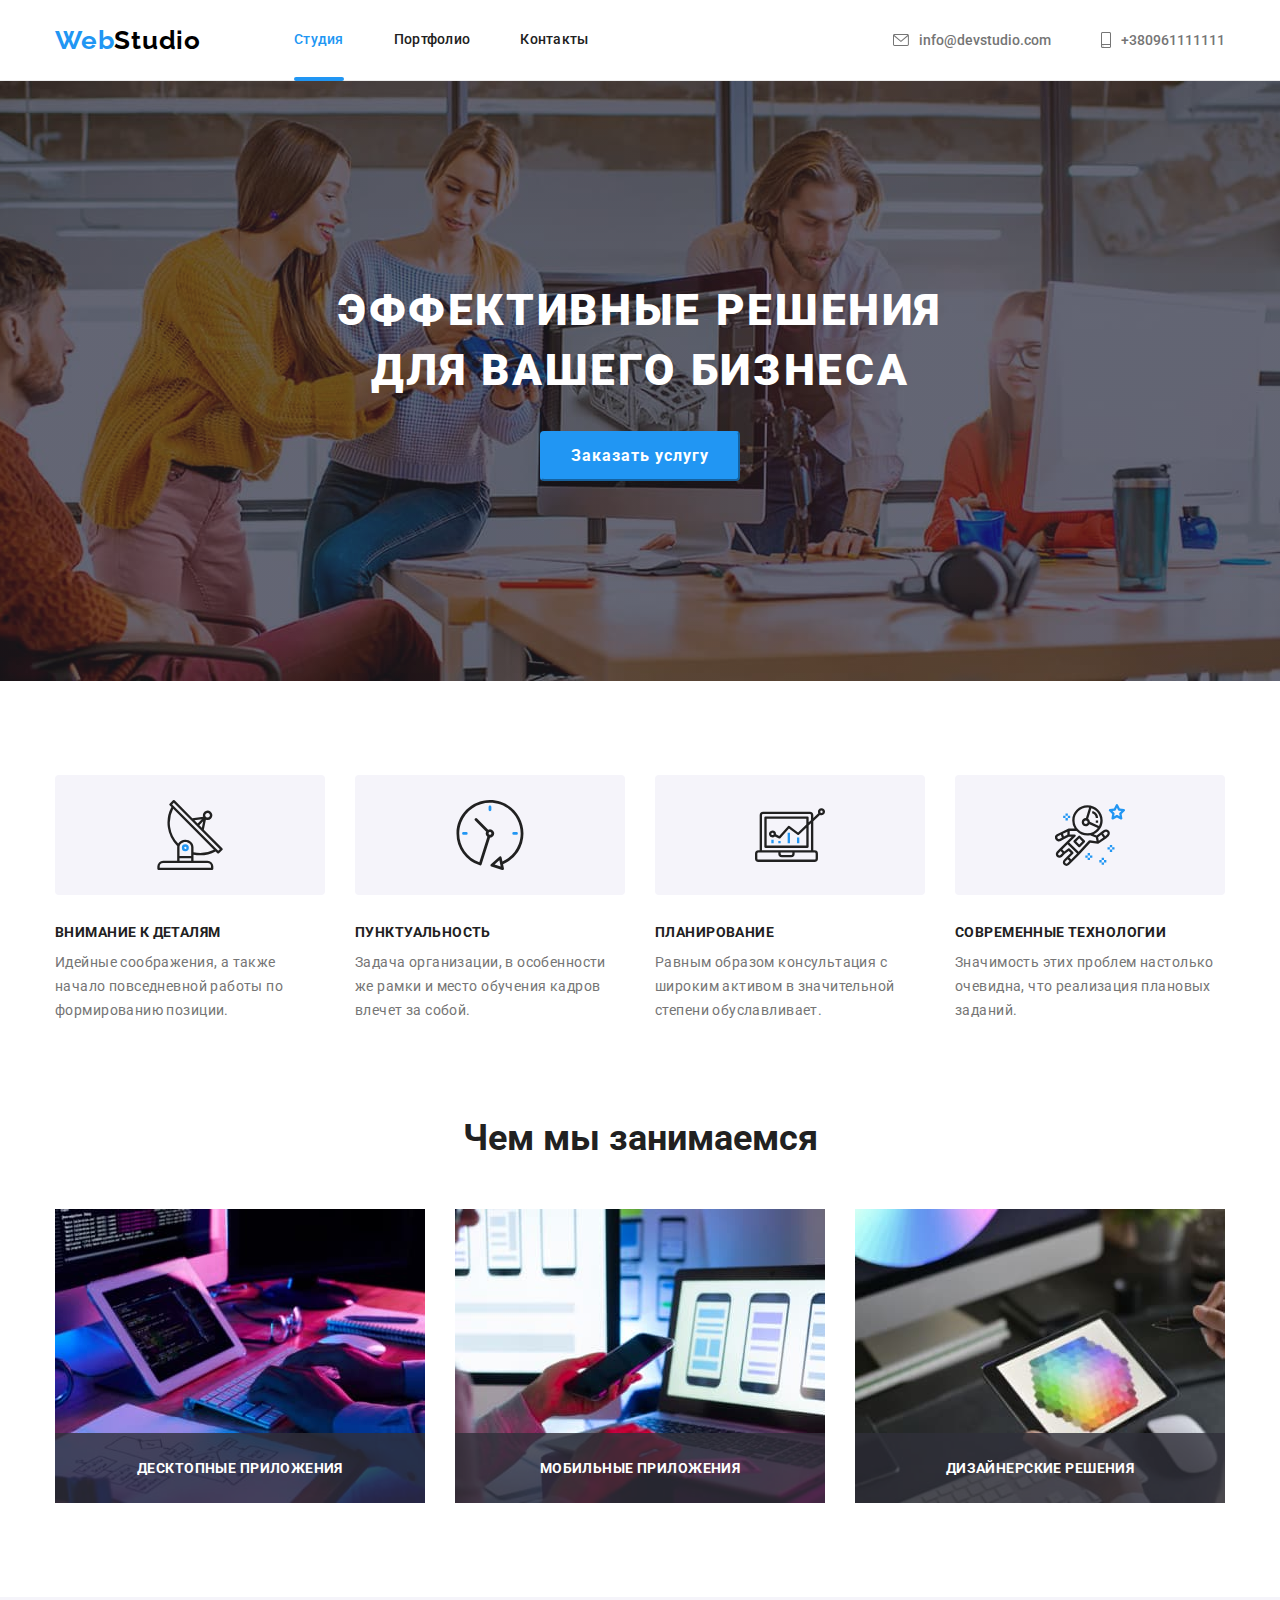
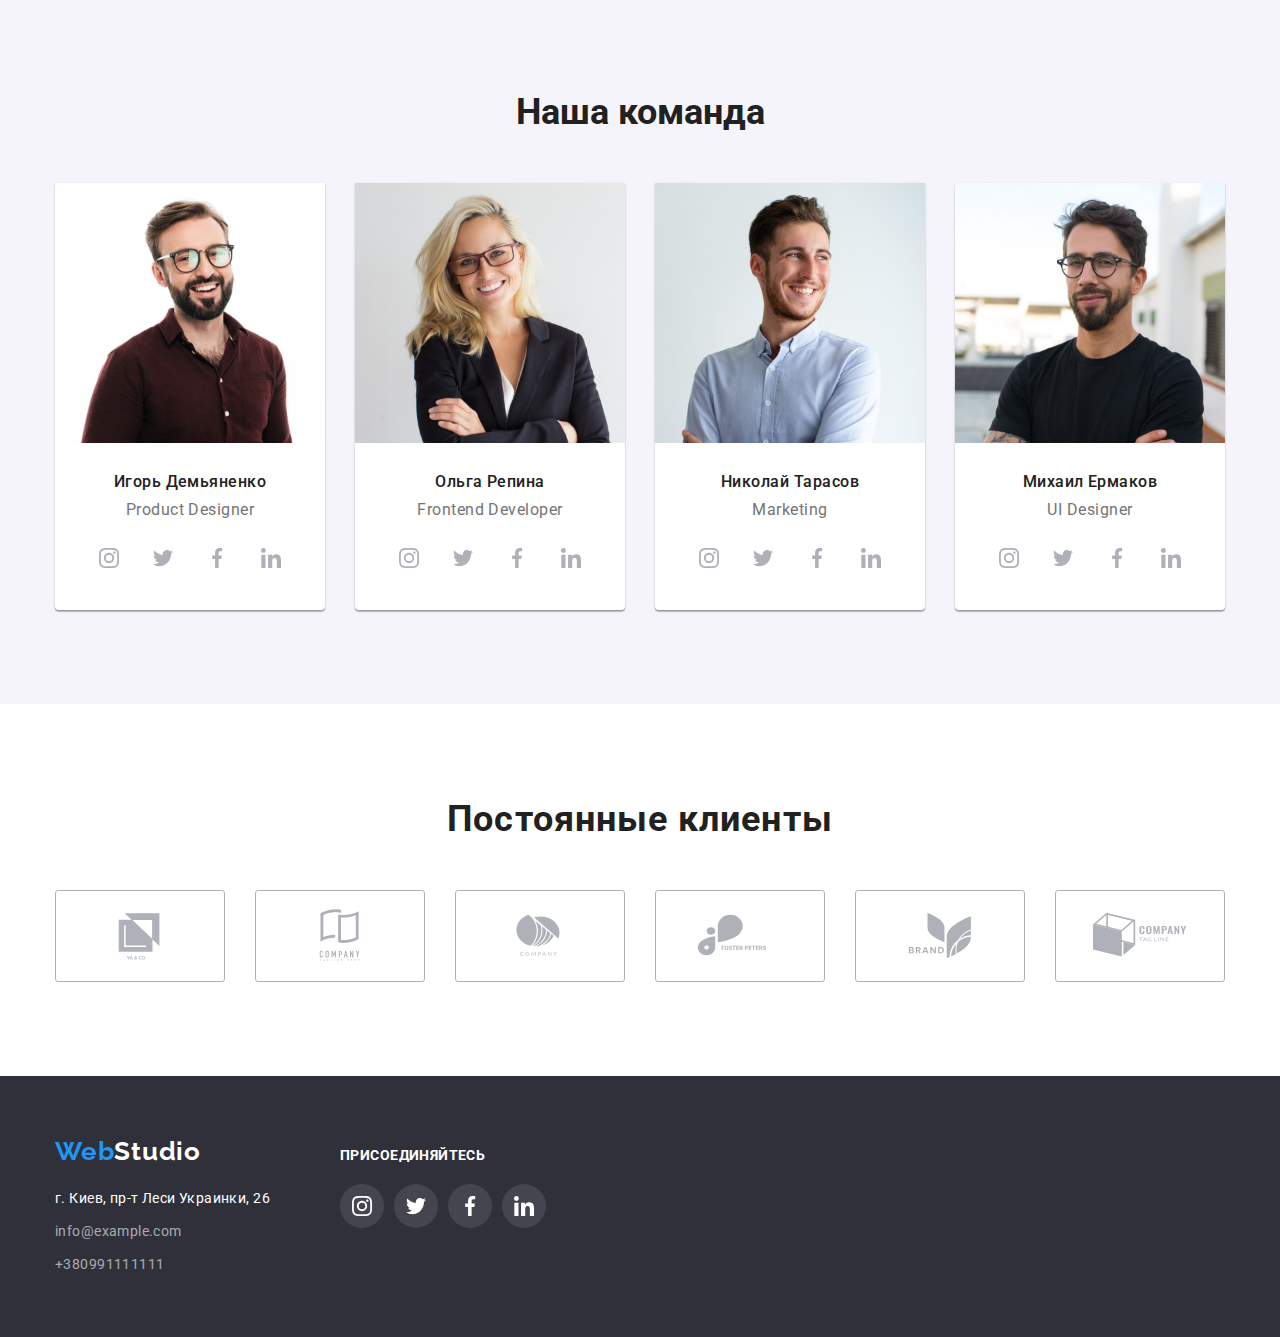
==== index.html @ b9262721 "hw6" ====
<!DOCTYPE html>
<html lang="ru">
  <head>
    <meta charset="UTF-8" />
    <meta http-equiv="X-UA-Compatible" content="IE=edge" />
    <meta name="viewport" content="width=device-width, initial-scale=1.0" />
    <title>WebStudio</title>
    <link
      rel="stylesheet"
      href="https://fonts.googleapis.com/css2?family=Raleway:wght@700&family=Roboto:wght@400;500;700;900&display=swap"
    />
    <link
      rel="stylesheet"
      href="https://cdnjs.cloudflare.com/ajax/libs/modern-normalize/1.1.0/modern-normalize.min.css"
    />
    <link rel="stylesheet" href="./css/styles.css" />
  </head>
  <body>
    <!-- header -->
    <header class="header">
      <div class="container main-nav">
        <nav class="nav">
          <a class="link link-logo logo" href="index.html" lang="en"
            >Web<span class="logo-header">Studio</span>
          </a>
          <ul class="list-nav">
            <li class="item">
              <a class="link-active" href="./index.html">Студия</a>
            </li>
            <li class="item">
              <a class="link" href="./portfolio.html">Портфолио</a>
            </li>
            <li class="item">
              <a class="link" href="Контакты">Контакты</a>
            </li>
          </ul>
        </nav>
        <!-- contacts -->
        <ul class="list-contacts">
          <li class="item item-contacts">
            <a
              class="link link-contacts"
              href="mailto:info@devstudio.com"
              title="написать письмо"
            >
              <svg class="header-icon" width="16" height="12">
                <use href="./image/icon.svg#icon-envelope"></use>
              </svg>
              info@devstudio.com</a
            >
          </li>
          <li class="item item-contacts">
            <a
              class="link link-contacts"
              href="tel:+380961111111"
              title="позвонить"
            >
              <svg class="header-icon" width="10" height="16">
                <use href="./image/icon.svg#icon-smartphone"></use>
              </svg>
              +380961111111</a
            >
          </li>
        </ul>
      </div>
    </header>
    <main>
      <!-- section1 -->
      <section class="hero">
        <div class="container">
          <h1 class="title">Эффективные решения для вашего бизнеса</h1>
          <button class="button-studio" type="button" data-modal-open>
            Заказать услугу
          </button>
          <div class="backdrop is-hidden" data-modal>
            <div class="modal">
              <button
                class="button-close"
                type="button"
                title="Закрыть"
                data-modal-close
              >
                <svg class="icon-close" width="11" height="11">
                  <use href="./image/icon.svg#icon-close"></use>
                </svg>
              </button>
            </div>
          </div>
        </div>
      </section>
      <!-- section2 -->
      <section class="section features">
        <div class="container">
          <h2 class="title-section">Особенности компании</h2>
          <ul class="features-list list">
            <li class="item-features item">
              <div class="icon-thumb">
                <svg class="icon-features">
                  <use href="./image/icon.svg#icon-antenna"></use>
                </svg>
              </div>
              <h3 class="title-features">Внимание к деталям</h3>
              <p class="text-features">
                Идейные соображения, а также начало повседневной работы по
                формированию позиции.
              </p>
            </li>
            <li class="item-features item">
              <div class="icon-thumb">
                <svg class="icon-features">
                  <use href="./image/icon.svg#icon-clock"></use>
                </svg>
              </div>
              <h3 class="title-features">Пунктуальность</h3>
              <p class="text-features">
                Задача организации, в особенности же рамки и место обучения
                кадров влечет за собой.
              </p>
            </li>
            <li class="item-features item">
              <div class="icon-thumb">
                <svg class="icon-features">
                  <use href="./image/icon.svg#icon-diagram"></use>
                </svg>
              </div>
              <h3 class="title-features">Планирование</h3>
              <p class="text-features">
                Равным образом консультация с широким активом в значительной
                степени обуславливает.
              </p>
            </li>
            <li class="item-features item">
              <div class="icon-thumb">
                <svg class="icon-features">
                  <use href="./image/icon.svg#icon-astronaut"></use>
                </svg>
              </div>
              <h3 class="title-features">Современные технологии</h3>
              <p class="text-features">
                Значимость этих проблем настолько очевидна, что реализация
                плановых заданий.
              </p>
            </li>
          </ul>
        </div>
      </section>
      <!-- section3 -->
      <section class="section-activity section">
        <div class="container">
          <h2 class="title-activity">Чем мы занимаемся</h2>
          <ul class="list-activity list">
            <li class="item-image">
              <img
                class="image"
                src="./image/img4.jpg"
                alt="пишем код"
                width="370"
                height="294"
              />
              <p class="text-activity">Десктопные приложения</p>
            </li>
            <li class="item-image">
              <img
                class="image"
                src="./image/img5.jpg"
                alt="создаем макет"
                width="370"
                height="294"
              />
              <p class="text-activity">Мобильные приложения</p>
            </li>
            <li class="item-image">
              <img
                class="image"
                src="./image/img6.jpg"
                alt="добавляем дизайн"
                width="370"
                height="294"
              />
              <p class="text-activity">Дизайнерские решения</p>
            </li>
          </ul>
        </div>
      </section>
      <!-- section4 -->
      <section class="section team">
        <div class="container">
          <h2 class="title-team">Наша команда</h2>
          <ul class="list-team list">
            <li class="item-team item">
              <img
                class="image"
                src="./image/img-3.jpg"
                alt="Игорь Демьяненко Product Designer"
                width="270"
                height="260"
              />
              <div class="title-card">
                <h3 class="name">Игорь Демьяненко</h3>
                <p class="speciality" lang="en">Product Designer</p>
                <ul class="soc-list">
                  <li class="soc-item">
                    <a class="button-icon" href="">
                      <svg class="soc-icon">
                        <use href="./image/icon.svg#icon-instagram"></use>
                      </svg>
                    </a>
                  </li>
                  <li class="soc-item">
                    <a class="button-icon" href="">
                      <svg class="soc-icon">
                        <use href="./image/icon.svg#icon-twitter"></use>
                      </svg>
                    </a>
                  </li>
                  <li class="soc-item">
                    <a class="button-icon" href="">
                      <svg class="soc-icon">
                        <use href="./image/icon.svg#icon-facebook"></use>
                      </svg>
                    </a>
                  </li>
                  <li class="soc-item">
                    <a class="button-icon" href="">
                      <svg class="soc-icon">
                        <use href="./image/icon.svg#icon-linkedin"></use>
                      </svg>
                    </a>
                  </li>
                </ul>
              </div>
            </li>
            <li class="item-team item">
              <img
                class="image"
                src="./image/img-2.jpg"
                alt="Ольга Репина Frontend Developer"
                width="270"
                height="260"
              />
              <div class="title-card">
                <h3 class="name">Ольга Репина</h3>
                <p class="speciality" lang="en">Frontend Developer</p>
                <ul class="soc-list">
                  <li class="soc-item">
                    <a class="button-icon" href="">
                      <svg class="soc-icon">
                        <use href="./image/icon.svg#icon-instagram"></use>
                      </svg>
                    </a>
                  </li>
                  <li class="soc-item">
                    <a class="button-icon" href="">
                      <svg class="soc-icon">
                        <use href="./image/icon.svg#icon-twitter"></use>
                      </svg>
                    </a>
                  </li>
                  <li class="soc-item">
                    <a class="button-icon" href="">
                      <svg class="soc-icon">
                        <use href="./image/icon.svg#icon-facebook"></use>
                      </svg>
                    </a>
                  </li>
                  <li class="soc-item">
                    <a class="button-icon" href="">
                      <svg class="soc-icon">
                        <use href="./image/icon.svg#icon-linkedin"></use>
                      </svg>
                    </a>
                  </li>
                </ul>
              </div>
            </li>
            <li class="item-team item">
              <img
                class="image"
                src="./image/img-1.jpg"
                alt="Николай Тарасов Marketing"
                width="270"
                height="260"
              />
              <div class="title-card">
                <h3 class="name">Николай Тарасов</h3>
                <p class="speciality" lang="en">Marketing</p>
                <ul class="soc-list">
                  <li class="soc-item">
                    <a class="button-icon" href="">
                      <svg class="soc-icon">
                        <use href="./image/icon.svg#icon-instagram"></use>
                      </svg>
                    </a>
                  </li>
                  <li class="soc-item">
                    <a class="button-icon" href="">
                      <svg class="soc-icon">
                        <use href="./image/icon.svg#icon-twitter"></use>
                      </svg>
                    </a>
                  </li>
                  <li class="soc-item">
                    <a class="button-icon" href="">
                      <svg class="soc-icon">
                        <use href="./image/icon.svg#icon-facebook"></use>
                      </svg>
                    </a>
                  </li>
                  <li class="soc-item">
                    <a class="button-icon" href="">
                      <svg class="soc-icon">
                        <use href="./image/icon.svg#icon-linkedin"></use>
                      </svg>
                    </a>
                  </li>
                </ul>
              </div>
            </li>
            <li class="item-team item">
              <img
                class="image"
                src="./image/img.jpg"
                alt="Михаил Ермаков UI Designer"
                width="270"
                height="260"
              />
              <div class="title-card">
                <h3 class="name">Михаил Ермаков</h3>
                <p class="speciality" lang="en">UI Designer</p>
                <ul class="soc-list">
                  <li class="soc-item">
                    <a class="button-icon" href="">
                      <svg class="soc-icon">
                        <use href="./image/icon.svg#icon-instagram"></use>
                      </svg>
                    </a>
                  </li>
                  <li class="soc-item">
                    <a class="button-icon" href="">
                      <svg class="soc-icon">
                        <use href="./image/icon.svg#icon-twitter"></use>
                      </svg>
                    </a>
                  </li>
                  <li class="soc-item">
                    <a class="button-icon" href="">
                      <svg class="soc-icon">
                        <use href="./image/icon.svg#icon-facebook"></use>
                      </svg>
                    </a>
                  </li>
                  <li class="soc-item">
                    <a class="button-icon" href="">
                      <svg class="soc-icon">
                        <use href="./image/icon.svg#icon-linkedin"></use>
                      </svg>
                    </a>
                  </li>
                </ul>
              </div>
            </li>
          </ul>
        </div>
      </section>
      <section class="section-clients section">
        <div class="container">
          <h2 class="title-clients">Постоянные клиенты</h2>
          <ul class="list-clients">
            <li class="item-clients">
              <a class="link-clients" href="">
                <svg class="logo-company" width="106" height="60">
                  <use href="./image/icon.svg#icon-yaco"></use>
                </svg>
              </a>
            </li>
            <li class="item-clients">
              <a class="link-clients" href="">
                <svg class="logo-company" width="106" height="60">
                  <use href="./image/icon.svg#icon-tagline"></use>
                </svg>
              </a>
            </li>
            <li class="item-clients">
              <a class="link-clients" href="">
                <svg class="logo-company" width="106" height="60">
                  <use href="./image/icon.svg#icon-company"></use>
                </svg>
              </a>
            </li>
            <li class="item-clients">
              <a class="link-clients" href="">
                <svg class="logo-company" width="106" height="60">
                  <use href="./image/icon.svg#icon-foster"></use>
                </svg>
              </a>
            </li>
            <li class="item-clients">
              <a class="link-clients" href="">
                <svg class="logo-company" width="106" height="60">
                  <use href="./image/icon.svg#icon-brand"></use>
                </svg>
              </a>
            </li>
            <li class="item-clients">
              <a class="link-clients" href="">
                <svg class="logo-company" width="106" height="60">
                  <use href="./image/icon.svg#icon-lastcompany"></use>
                </svg>
              </a>
            </li>
          </ul>
        </div>
      </section>
    </main>
    <!-- footer -->
    <footer class="footer">
      <div class="container footer-container">
        <div class="footer-contacts-part">
          <a class="link logo logo-link" href="index.html" lang="en"
            >Web<span class="logo-footer">Studio</span>
          </a>
          <address class="address">
            <p class="address-link-first">г. Киев, пр-т Леси Украинки, 26</p>
            <ul class="list">
              <li class="address-item item">
                <a class="address-link" href="mailto:info@example.com"
                  >info@example.com</a
                >
              </li>
              <li class="address-item item">
                <a class="address-link" href="tel:+380991111111"
                  >+380991111111</a
                >
              </li>
            </ul>
          </address>
        </div>
        <div class="footer-soc-part">
          <h2 class="footer-soc-title title">Присоединяйтесь</h2>
          <ul class="footer-soc-list list">
            <li class="footer-soc-item item">
              <a class="footer-soc-link link" href="">
                <svg class="icon-soc" width="20" height="20">
                  <use href="image/icon.svg#icon-instagram"></use>
                </svg>
              </a>
            </li>
            <li class="footer-soc-item item">
              <a class="footer-soc-link link" href="">
                <svg class="icon-soc" width="20" height="20">
                  <use href="./image/icon.svg#icon-twitter"></use>
                </svg>
              </a>
            </li>
            <li class="footer-soc-item item">
              <a class="footer-soc-link link" href="">
                <svg class="icon-soc" width="20" height="20">
                  <use href="./image/icon.svg#icon-facebook"></use>
                </svg>
              </a>
            </li>
            <li class="footer-soc-item item">
              <a class="footer-soc-link link" href="">
                <svg class="icon-soc" width="20" height="20">
                  <use href="./image/icon.svg#icon-linkedin"></use>
                </svg>
              </a>
            </li>
          </ul>
        </div>
      </div>
    </footer>
    <script src="./js/modal.js"></script>
  </body>
</html>
---- css/styles.css ----
:root {
  --main-color: #212121;
  --secondary-color: #757575;
  --accent-color: #2196f3;
  --white-color: #ffffff;
  --white-alfa-color: rgba(255, 255, 255, 0.6);
  --black-color: #000000;
  --bg-main-color: #ffffff;
  --bg-light-color: #f5f4fa;
  --bg-dark-color: #2f303a;
  --bg-accent-color: #2196f3;
  --bg-accent-color-button: #188ce8;
  --border-card-color: #eeeeee;
  --soc-icon-color-main: #afb1b8;
  --soc-bg-footer: rgba(255, 255, 255, 0.1);
}
/* reset style */
p,
h1,
h2,
h3,
h4,
h5,
h6,
ul {
  margin: 0;
  padding: 0;
}
.container {
  width: 1200px;
  padding-left: 15px;
  padding-right: 15px;
  margin: 0 auto;
}
.section {
  padding-top: 94px;
  padding-bottom: 94px;
}
body {
  background-color: var(--bg-main-color);
  color: var(--main-color);
  font-family: "Roboto", sans-serif;
  font-size: 14px;
}
.hero,
.footer {
  background-color: var(--bg-dark-color);
}
.team {
  background-color: var(--bg-light-color);
}
.link {
  font-weight: 500;
  color: var(--main-color);
  text-decoration: none;

  transition: color 250ms cubic-bezier(0.4, 0, 0.2, 1),
    background-color 250ms cubic-bezier(0.4, 0, 0.2, 1),
    box-shadow 250ms cubic-bezier(0.4, 0, 0.2, 1);
}
.item {
  list-style-type: none;
}
/* header */
.header {
  border-bottom: 1px solid #ececec;
}
.main-nav,
.nav {
  display: flex;
  align-items: center;
}
/* Логотип */
.logo {
  display: block;
  color: var(--accent-color);
  font-family: "Raleway", sans-serif;
  font-weight: 700;
  font-size: 26px;
  line-height: 1.19;
  letter-spacing: 0.03em;
}
.logo-header {
  color: var(--black-color);
}
.link-logo {
  padding-top: 24px;
  padding-bottom: 24px;
}
/* site-nav */
.list-nav {
  display: flex;
  margin-left: 93px;
}
.list-nav .item:not(:last-child),
.list-contacts .item:not(:last-child) {
  margin-right: 50px;
}
.link-contacts {
  display: flex;
  align-items: center;
  color: var(--secondary-color);

  transition: color 250ms cubic-bezier(0.4, 0, 0.2, 1),
    background-color 250ms cubic-bezier(0.4, 0, 0.2, 1),
    box-shadow 250ms cubic-bezier(0.4, 0, 0.2, 1);
}
.list-nav .link,
.list-nav .link-active,
.link-contacts .link {
  display: block;
  padding-top: 32px;
  padding-bottom: 32px;
  font-weight: 500;
  font-size: 14px;
  line-height: 1.14;
  letter-spacing: 0.02em;
}
.link-active {
  position: relative;
}
.link-active::after {
  position: absolute;
  content: "";
  display: block;
  bottom: -1px;
  left: 0;
  width: 100%;
  height: 4px;
  border-radius: 2px;
  background-color: var(--accent-color);
}
.list-contacts {
  display: flex;
  margin-left: auto;
}
.link-contacts {
  display: flex;
  align-items: center;
  color: var(--secondary-color);
}
.header-icon {
  fill: currentColor;
  margin-right: 10px;
}
.link-active {
  font-weight: 500;
  color: var(--accent-color);
  text-decoration: none;
}
/*---modal---*/
.backdrop {
  position: fixed;
  top: 0;
  left: 0;
  width: 100%;
  height: 100%;
  z-index: 1;
  opacity: 1;
  transition: opacity 250ms cubic-bezier(0.4, 0, 0.2, 1),
    visibility 250ms cubic-bezier(0.4, 0, 0.2, 1);
  background-color: rgba(0, 0, 0, 0.2);
}
.backdrop.is-hidden {
  visibility: hidden;
  opacity: 0;
  pointer-events: none;
}
.modal {
  position: absolute;
  top: 50%;
  left: 50%;
  border-radius: 4px;
  box-shadow: 0px 1px 3px rgba(0, 0, 0, 0.12), 0px 1px 1px rgba(0, 0, 0, 0.14),
    0px 2px 1px rgba(0, 0, 0, 0.2);
  width: 528px;
  height: 581px;
  transform: translate(-50%, -50%);
  transition: transform 250ms cubic-bezier(0.4, 0, 0.2, 1);
  background-color: var(--bg-main-color);
}
.button-close {
  position: absolute;
  top: 8px;
  right: 8px;
  display: flex;
  align-items: center;
  justify-content: center;
  width: 30px;
  height: 30px;
  padding: 0;
  border-radius: 50%;
  border: 1px solid rgba(0, 0, 0, 0.1);

  cursor: pointer;
  background-color: var(--bg-main-color);
}
.button-active {
  padding: 6px 22px;
  display: block;
  font-weight: 500;
  font-size: 16px;
  line-height: 1.63;
  border-radius: 4px;
  text-align: center;
  cursor: pointer;
  background-color: var(--bg-accent-color);
  color: var(--white-color);
  text-decoration: none;
  border-radius: 4px;
  border-color: var(--accent-color);
  box-shadow: 0px 3px 1px rgba(0, 0, 0, 0.1), 0px 1px 2px rgba(0, 0, 0, 0.08),
    0px 2px 2px rgba(0, 0, 0, 0.12);
}
.list-nav .link:hover,
.list-nav .link:focus,
.list-contacts .link:hover,
.list-contacts .link:focus {
  color: var(--accent-color);
  fill: currentColor;
}
/* section */
.hero {
  max-width: 1600px;
  height: 600px;
  margin-left: auto;
  margin-right: auto;
  background-image: linear-gradient(
      rgba(47, 48, 58, 0.4),
      rgba(47, 48, 58, 0.4)
    ),
    url(../image/hero.jpg);
  background-position: center;
  background-size: cover;
  background-repeat: no-repeat;
  padding-top: 200px;
  padding-bottom: 200px;
}
.title {
  text-align: center;
  max-width: 696px;
  margin-left: auto;
  margin-right: auto;
}
.hero .title {
  color: var(--white-color);
  font-weight: 900;
  font-size: 44px;
  line-height: 1.36;
  letter-spacing: 0.06em;
  text-transform: uppercase;
}
.icon-thumb {
  display: flex;
  justify-content: center;
  align-items: center;
  height: 120px;
  border-radius: 4px;
  background-color: var(--bg-light-color);
  margin-bottom: 30px;
}
.icon-features {
  width: 70px;
  height: 70px;
}
.item-features {
  flex-basis: calc((100%-90px) / 4);
}
.features-list {
  display: flex;
}
.features-list .item-features:not(:last-child) {
  margin-right: 30px;
}
.features-list .item {
  width: 270px;
}
.text-features {
  font-weight: 400;
  font-size: 14px;
  line-height: 1.71;
  letter-spacing: 0.03em;
  color: var(--secondary-color);
  margin-top: 10px;
}
.title-features {
  font-weight: 700;
  font-size: 14px;
  line-height: 1.14;
  letter-spacing: 0.03em;
  text-transform: uppercase;
  color: var(--main-color);
}
.section-activity {
  padding-top: 0px;
}
.list-activity {
  display: flex;
  list-style: none;
}
.list-activity .item-image:not(:last-child) {
  margin-right: 30px;
}
.item-image {
  position: relative;
}
.text-activity {
  content: "";
  position: absolute;
  display: flex;
  font-style: normal;
  align-items: center;
  justify-content: center;
  text-align: center;

  width: 100%;
  height: 70px;
  bottom: 0;
  right: 0;
  font-weight: 700;
  line-height: 16px;
  letter-spacing: 0.03em;
  text-transform: uppercase;
  color: var(--bg-main-color);
  background-color: rgba(47, 48, 58, 0.8);
}
.button-icon {
  display: flex;
  justify-content: center;
  align-items: center;
  width: 44px;
  height: 44px;
  border-radius: 50%;
  fill: var(--soc-icon-color-main);
  transition: color 250ms cubic-bezier(0.4, 0, 0.2, 1),
    background-color 250ms cubic-bezier(0.4, 0, 0.2, 1),
    box-shadow 250ms cubic-bezier(0.4, 0, 0.2, 1);
}
.button-icon:not(:last-child) {
  margin-right: 10px;
}
.button-icon:hover,
.button-icon:focus {
  fill: var(--bg-main-color);
  background-color: var(--accent-color);
}
.soc-list {
  display: flex;
  justify-content: center;
  list-style: none;
  padding-top: 16px;
}
.soc-icon {
  width: 20px;
  height: 20px;
}
.soc-item:not(:last-child) {
  margin-right: 10px;
}
.item-team {
  flex-basis: calc((100%-90px) / 4);
  background-color: var(--bg-main-color);
  list-style-type: none;
  box-shadow: 0px 1px 3px rgba(0, 0, 0, 0.12), 0px 1px 1px rgba(0, 0, 0, 0.14),
    0px 2px 1px rgba(0, 0, 0, 0.2);
  border-radius: 0px 0px 4px 4px;
}
.list-team .item-team:not(:last-child) {
  margin-right: 30px;
}
.title-card {
  padding: 30px;
}
.speciality {
  font-weight: 400;
  font-size: 16px;
  letter-spacing: 0.03em;
  color: var(--secondary-color);
  text-align: center;
}
.list-team {
  display: flex;
}
.iteam-team {
  margin-right: 30px;
}
.name {
  font-weight: 500;
  font-size: 16px;
  text-align: center;
  letter-spacing: 0.03em;
  color: var(--main-color);
  margin-bottom: 10px;
}
.title-section {
  font-size: 0%;
}
.title-team,
.title-activity {
  margin-bottom: 50px;
  font-size: 36px;
  line-height: 1.17;
  text-align: center;
}
.title-name {
  font-weight: 500;
  font-size: 16px;
  line-height: 1.18;
  text-align: center;
}
.list-example .title {
  font-size: 18px;
  line-height: 2;
  letter-spacing: 0.06em;
  text-align: left;
}
.example-title {
  margin-bottom: 4px;
  font-size: 18px;
  line-height: 2;
  letter-spacing: 0.06em;
  text-align: left;
}
.title .part-name {
  text-transform: uppercase;
}
.image {
  display: block;
  max-width: 100%;
  height: auto;
}
/* clients */
.title-clients {
  text-align: center;
  margin-bottom: 50px;
  font-size: 36px;
  line-height: 1.17;
  letter-spacing: 0.03em;
}
.list-clients {
  display: flex;
  justify-content: center;
  list-style: none;
  margin-right: calc(-1 * 30px);
}
.item-clients {
  flex-basis: calc((100%-150px) / 6);
  margin-right: 30px;
}
.link-clients {
  display: flex;
  width: 170px;
  height: 92px;
  justify-content: center;
  align-items: center;
  border: 1px solid var(--soc-icon-color-main);
  border-radius: 3px;
  fill: var(--soc-icon-color-main);
  transition: color 250ms cubic-bezier(0.4, 0, 0.2, 1),
    background-color 250ms cubic-bezier(0.4, 0, 0.2, 1),
    box-shadow 250ms cubic-bezier(0.4, 0, 0.2, 1);
}
.link-clients:hover,
.link-clients:focus {
  fill: var(--accent-color);
  border: 1px solid var(--accent-color);
}
.logo-company {
  background-size: contain;
}

/* button */
.button-studio {
  display: block;
  margin-top: 30px;
  margin-left: auto;
  margin-right: auto;
  height: 50px;
  min-width: 200px;
  font-weight: 700;
  font-size: 16px;
  line-height: 1.88;
  border-radius: 4px;
  border-color: var(--accent-color);
  text-align: center;
  cursor: pointer;
  letter-spacing: 0.06em;
  color: var(--white-color);
  background-color: var(--bg-accent-color);
  letter-spacing: 0.06em;
  transition: color 250ms cubic-bezier(0.4, 0, 0.2, 1),
    background-color 250ms cubic-bezier(0.4, 0, 0.2, 1),
    box-shadow 250ms cubic-bezier(0.4, 0, 0.2, 1);
}
.button-studio:hover,
.button-studio:focus {
  background-color: var(--bg-accent-color-button);
  border-color: var(--accent-color);
}
.button-portfolio {
  padding: 6px 22px;
  display: block;
  font-weight: 500;
  font-size: 16px;
  line-height: 1.63;
  border-radius: 4px;
  text-align: center;
  cursor: pointer;
  color: var(--main-color);
  background: var(--bg-light-color);
  letter-spacing: 0.03em;
  border: 0;
  transition: color 250ms cubic-bezier(0.4, 0, 0.2, 1),
    background-color 250ms cubic-bezier(0.4, 0, 0.2, 1),
    box-shadow 250ms cubic-bezier(0.4, 0, 0.2, 1);
}
.button-portfolio:hover,
.button-portfolio:focus {
  background-color: var(--bg-accent-color);
  color: var(--white-color);
  box-shadow: 0px 3px 1px rgba(0, 0, 0, 0.1), 0px 1px 2px rgba(0, 0, 0, 0.08),
    0px 2px 2px rgba(0, 0, 0, 0.12);
}
.portfolio .text {
  font-weight: 400;
  color: var(--secondary-color);
  letter-spacing: 0.03em;
}
/* portfolio */
.filter {
  margin-bottom: 50px;
  display: flex;
  justify-content: center;
}
.item-filter:not(:last-child) {
  margin-right: 8px;
}
.item-button:not(:last-child) {
  margin-right: 8px;
}
.item-button {
  border: 0;
}
.list-example {
  display: flex;
  flex-wrap: wrap;
}
.list-example.item-example {
  flex-basis: calc((100%-60px) / 3);
  margin-right: 30px;
  margin-bottom: 30px;

  transition: box-shadow 250ms cubic-bezier(0.4, 0, 0.2, 1);
}
.item-example:not(:nth-child(3n)) {
  margin-right: 30px;
}
.item-example:not(:nth-last-child(-n + 3)) {
  margin-bottom: 30px;
}
.example-card {
  padding: 20px 24px;
  border-right: 1px solid var(--border-card-color);
  border-bottom: 1px solid var(--border-card-color);
  border-left: 1px solid var(--border-card-color);
}
.example-card-thumb {
  position: relative;
  overflow: hidden;
}
.overlay-example {
  position: absolute;
  content: "";
  top: 0;
  left: 0;
  transform: translateY(100%);
  display: inline-block;
  width: 100%;
  height: 100%;
  background-color: rgba(33, 150, 243, 0.9);
  transition: transform 250ms cubic-bezier(0.4, 0, 0.2, 1);
}
.example-text-thumb {
  position: absolute;
  content: "";
  top: 63px;
  left: 24px;
  right: 24px;
  bottom: 63px;
  font-size: 18px;
  line-height: 1.56;
  color: var(--bg-main-color);
}
.item-example:hover .overlay-example {
  transform: translateY(0);
}
.link-example {
  display: block;
}
.link-example:hover,
.link-example:focus {
  box-shadow: 0px 1px 1px rgba(0, 0, 0, 0.12), 0px 4px 4px rgba(0, 0, 0, 0.06),
    1px 4px 6px rgba(0, 0, 0, 0.16);
}
/* footer */
.logo-link {
  margin-bottom: 20px;
}
.footer {
  padding-top: 60px;
  padding-bottom: 60px;
  background-color: var(--bg-dark-color);
}
.logo-footer {
  color: var(--white-color);
  margin-bottom: 20px;
}
.address-link {
  color: var(--white-alfa-color);
  font-style: normal;
  font-weight: 400;
  font-size: 14px;
  line-height: 1.71;
  letter-spacing: 0.03em;
  text-decoration: none;
  transition: color 250ms cubic-bezier(0.4, 0, 0.2, 1),
    background-color 250ms cubic-bezier(0.4, 0, 0.2, 1),
    box-shadow 250ms cubic-bezier(0.4, 0, 0.2, 1);
}
.address-link-first {
  font-style: normal;
  font-weight: 400;
  font-size: 14px;
  line-height: 1.71;
  letter-spacing: 0.03em;
  color: var(--white-color);
}
.address-link:hover,
.address-link:focus {
  color: var(--bg-accent-color);
}
.address-item {
  margin-top: 9px;
}
.footer-soc-part {
  display: block;
}
.footer-soc-title {
  text-align: start;
  margin-bottom: 20px;
  font-size: 14px;
  line-height: 1.14;
  letter-spacing: 0.03em;
  text-transform: uppercase;
  color: var(--white-color);
}
.footer-soc-list {
  display: flex;
}
.footer-soc-item:not(:last-child) {
  margin-right: 10px;
}
.footer-soc-link {
  display: flex;
  justify-content: center;
  align-items: center;
  width: 44px;
  height: 44px;
  border-radius: 50%;
  fill: var(--bg-main-color);
  background-color: var(--soc-bg-footer);
  transition: color 250ms cubic-bezier(0.4, 0, 0.2, 1),
    background-color 250ms cubic-bezier(0.4, 0, 0.2, 1),
    box-shadow 250ms cubic-bezier(0.4, 0, 0.2, 1);
}
.footer-soc-link:hover,
.footer-soc-link:focus {
  fill: var(--bg-main-color);
  background-color: var(--bg-accent-color);
}
.footer-container {
  display: flex;
  align-items: baseline;
}
.footer-contacts-part {
  margin-right: 70px;
}
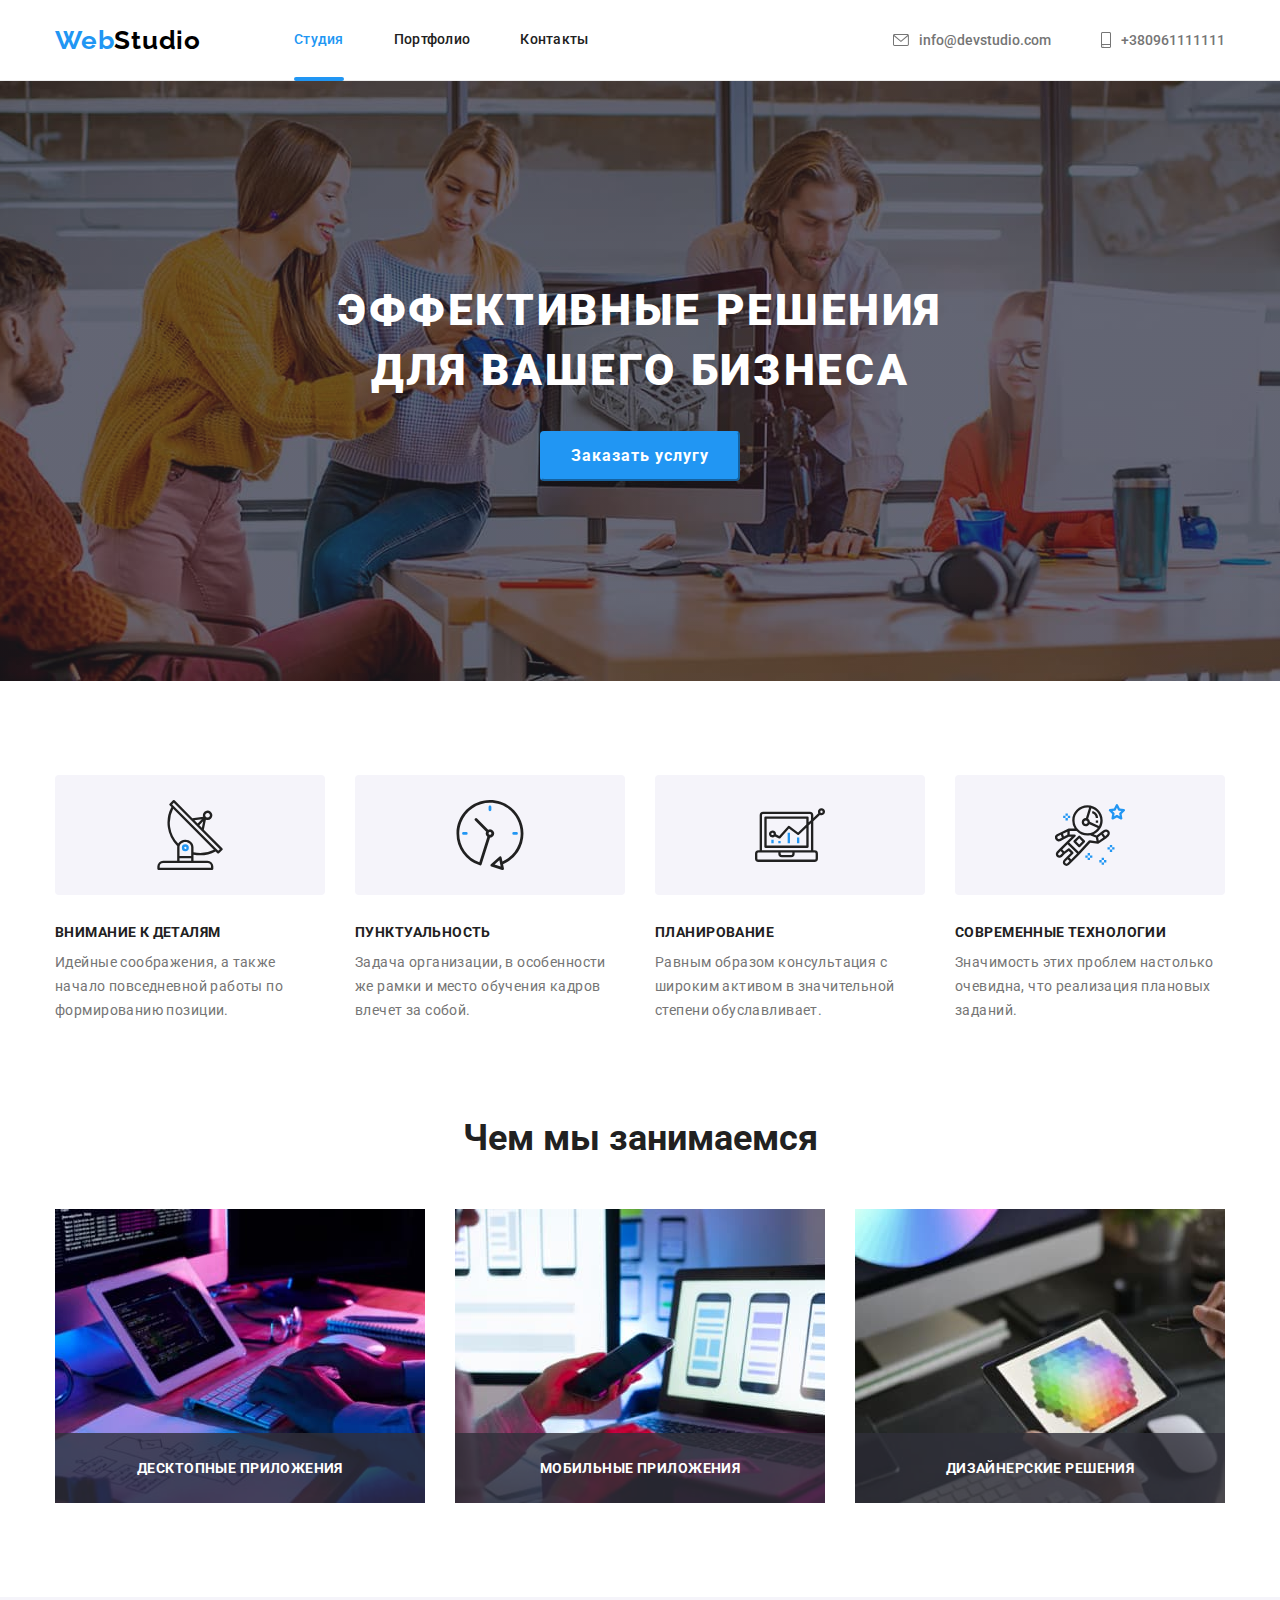
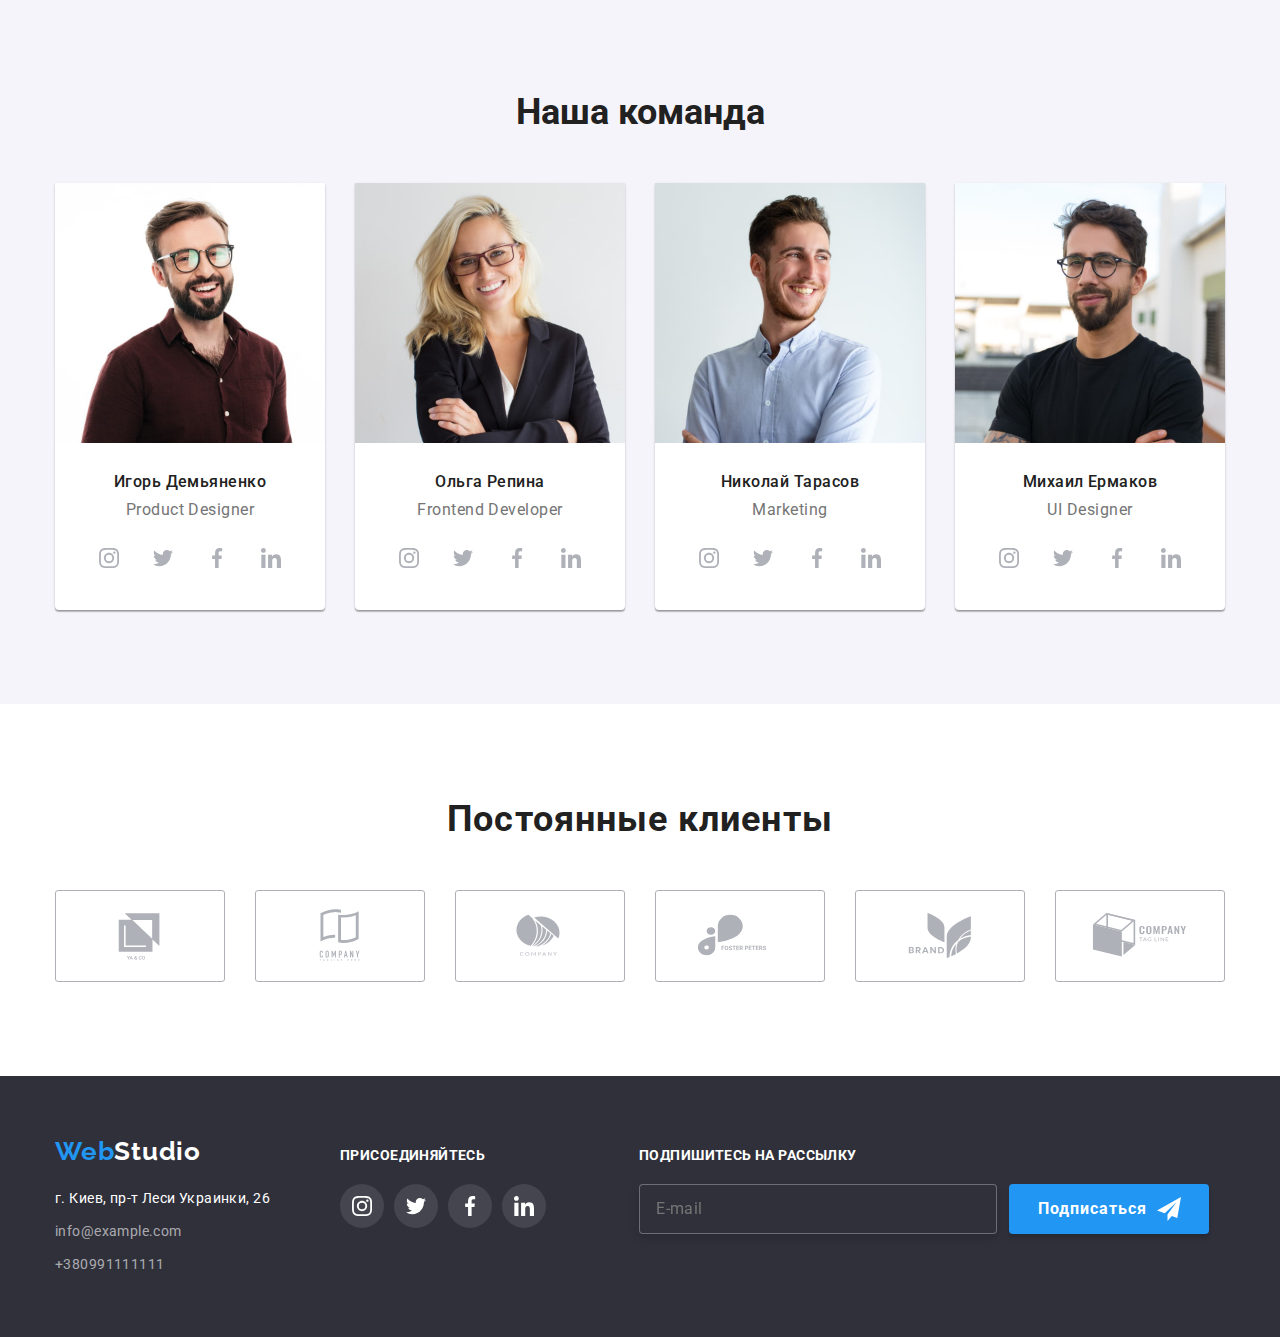
==== commit 3f0bd2d6: "hw6" ====
--- a/index.html
+++ b/index.html
@@ -468,6 +468,23 @@
             </li>
           </ul>
         </div>
+        <div class="subscription-footer">
+          <h2 class="subscription-text">Подпишитесь на рассылку</h2>
+          <form class="subscription-form">
+            <input
+              class="subscription-input"
+              type="email"
+              name="user-email"
+              placeholder="E-mail"
+            />
+            <button class="subscription-button" type="submit">
+              Подписаться
+              <svg class="subscription-icon" width="24" height="24">
+                <use href="./image/icon.svg#footer-icon-send"></use>
+              </svg>
+            </button>
+          </form>
+        </div>
       </div>
     </footer>
     <script src="./js/modal.js"></script>
--- a/css/styles.css
+++ b/css/styles.css
@@ -645,7 +645,8 @@
 .footer-soc-part {
   display: block;
 }
-.footer-soc-title {
+.footer-soc-title,
+.subscription-text {
   text-align: start;
   margin-bottom: 20px;
   font-size: 14px;
@@ -685,3 +686,59 @@
 .footer-contacts-part {
   margin-right: 70px;
 }
+.subscription-footer {
+  margin-left: 93px;
+}
+.subscription-input {
+  width: 358px;
+  height: 50px;
+  padding: 15px 16px;
+  margin-right: 12px;
+  font-weight: 400;
+  font-size: 16px;
+  line-height: 1.25;
+  letter-spacing: 0.03em;
+  border: 1px solid rgba(255, 255, 255, 0.3);
+  filter: drop-shadow(0px 4px 4px rgba(0, 0, 0, 0.15));
+  border-radius: 4px;
+  color: var(--white-alfa-color);
+  background-color: var(--bg-dark-color);
+  transition: border-color 250ms cubic-bezier(0.4, 0, 0.2, 1);
+}
+.subscription-input:hover,
+.subscription-input:focus {
+  border-color: var(--white-alfa-color);
+}
+.subscription-form {
+  display: flex;
+}
+.subscription-button {
+  display: flex;
+  align-items: center;
+  font-weight: 700;
+  font-size: 16px;
+  line-height: 1.89;
+  text-align: center;
+  letter-spacing: 0.06em;
+  padding-top: 10px;
+  padding-right: 28px;
+  padding-bottom: 10px;
+  padding-left: 29px;
+  box-shadow: 0px 4px 4px rgba(0, 0, 0, 0.15);
+  border: 0;
+  border-radius: 4px;
+  color: var(--bg-main-color);
+  background-color: var(--accent-color);
+  transition: background-color 250ms cubic-bezier(0.4, 0, 0.2, 1);
+}
+.subscription-icon {
+  margin-left: 10px;
+}
+.subscription-button:hover,
+.subscription-button:focus {
+  background-color: var(--bg-accent-color-button);
+}
+.subscription-icon {
+  margin-left: 10px;
+  fill: var(--bg-main-color);
+}
